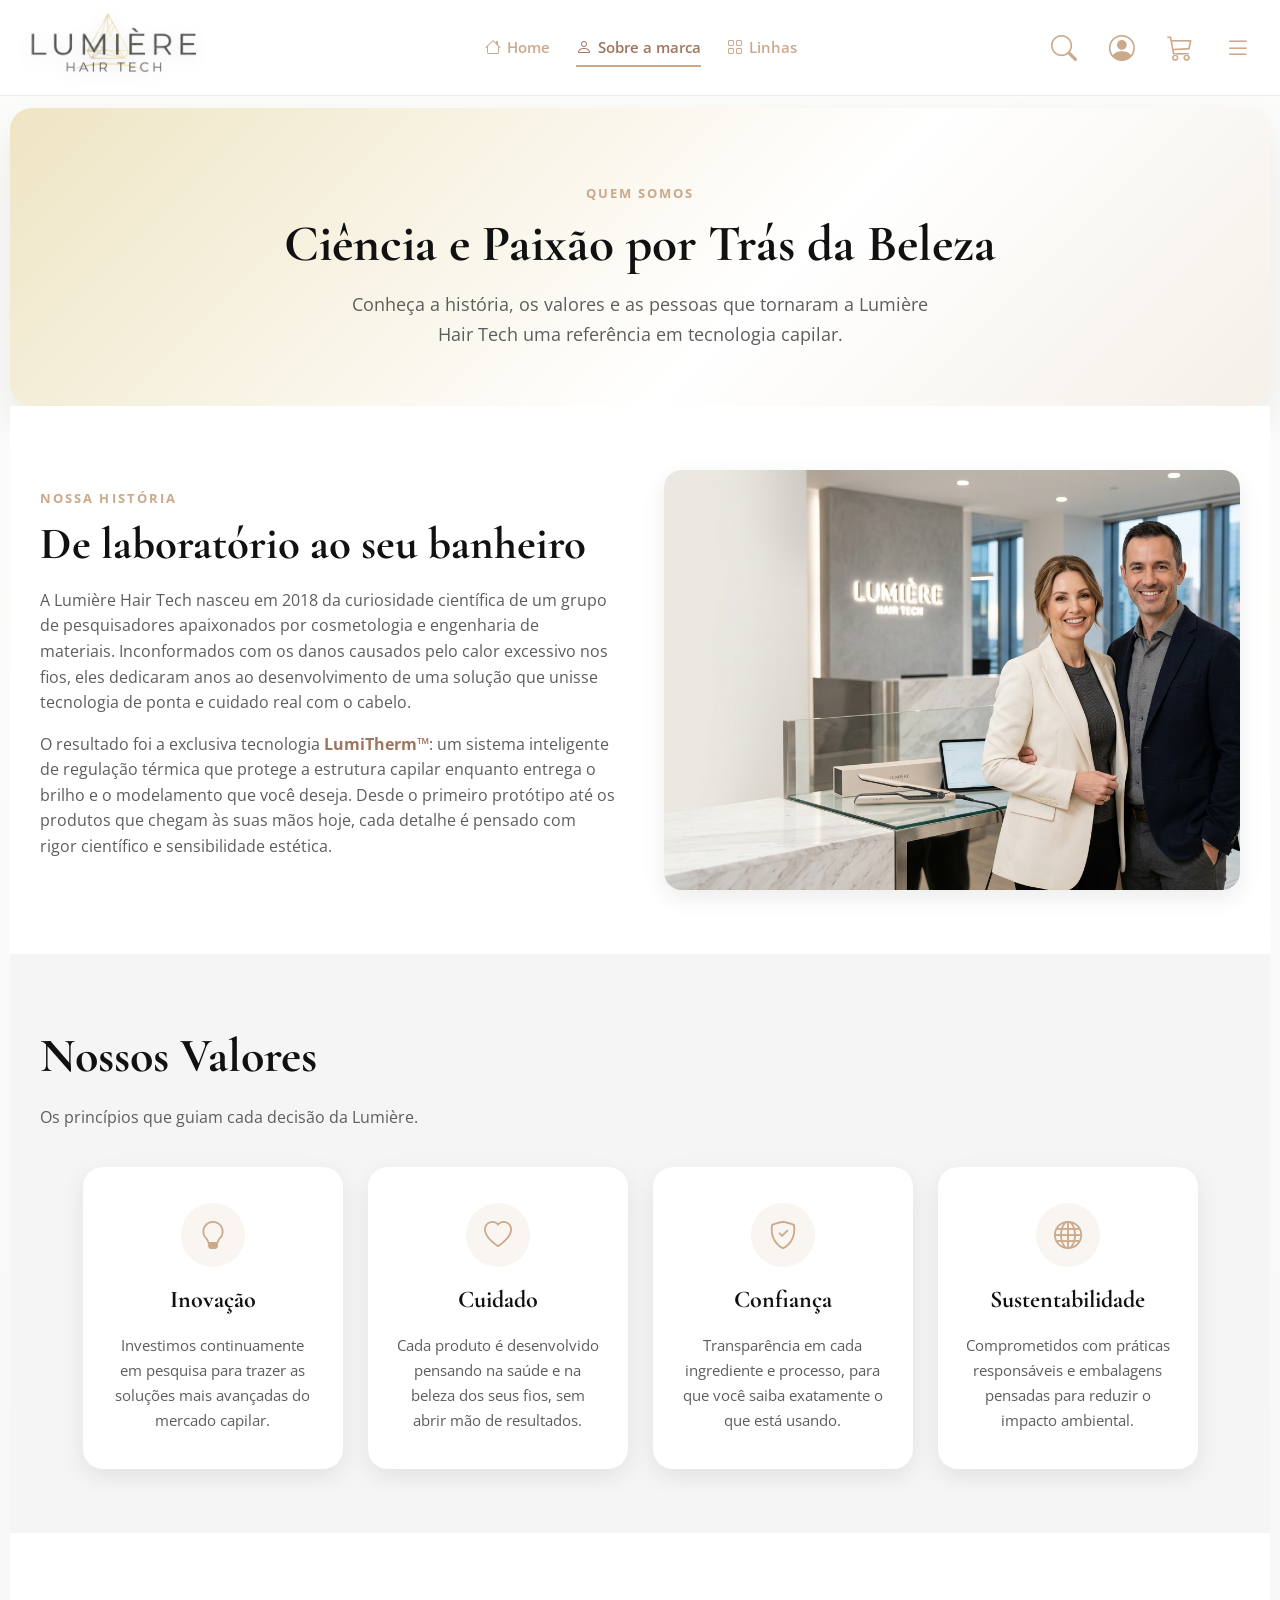
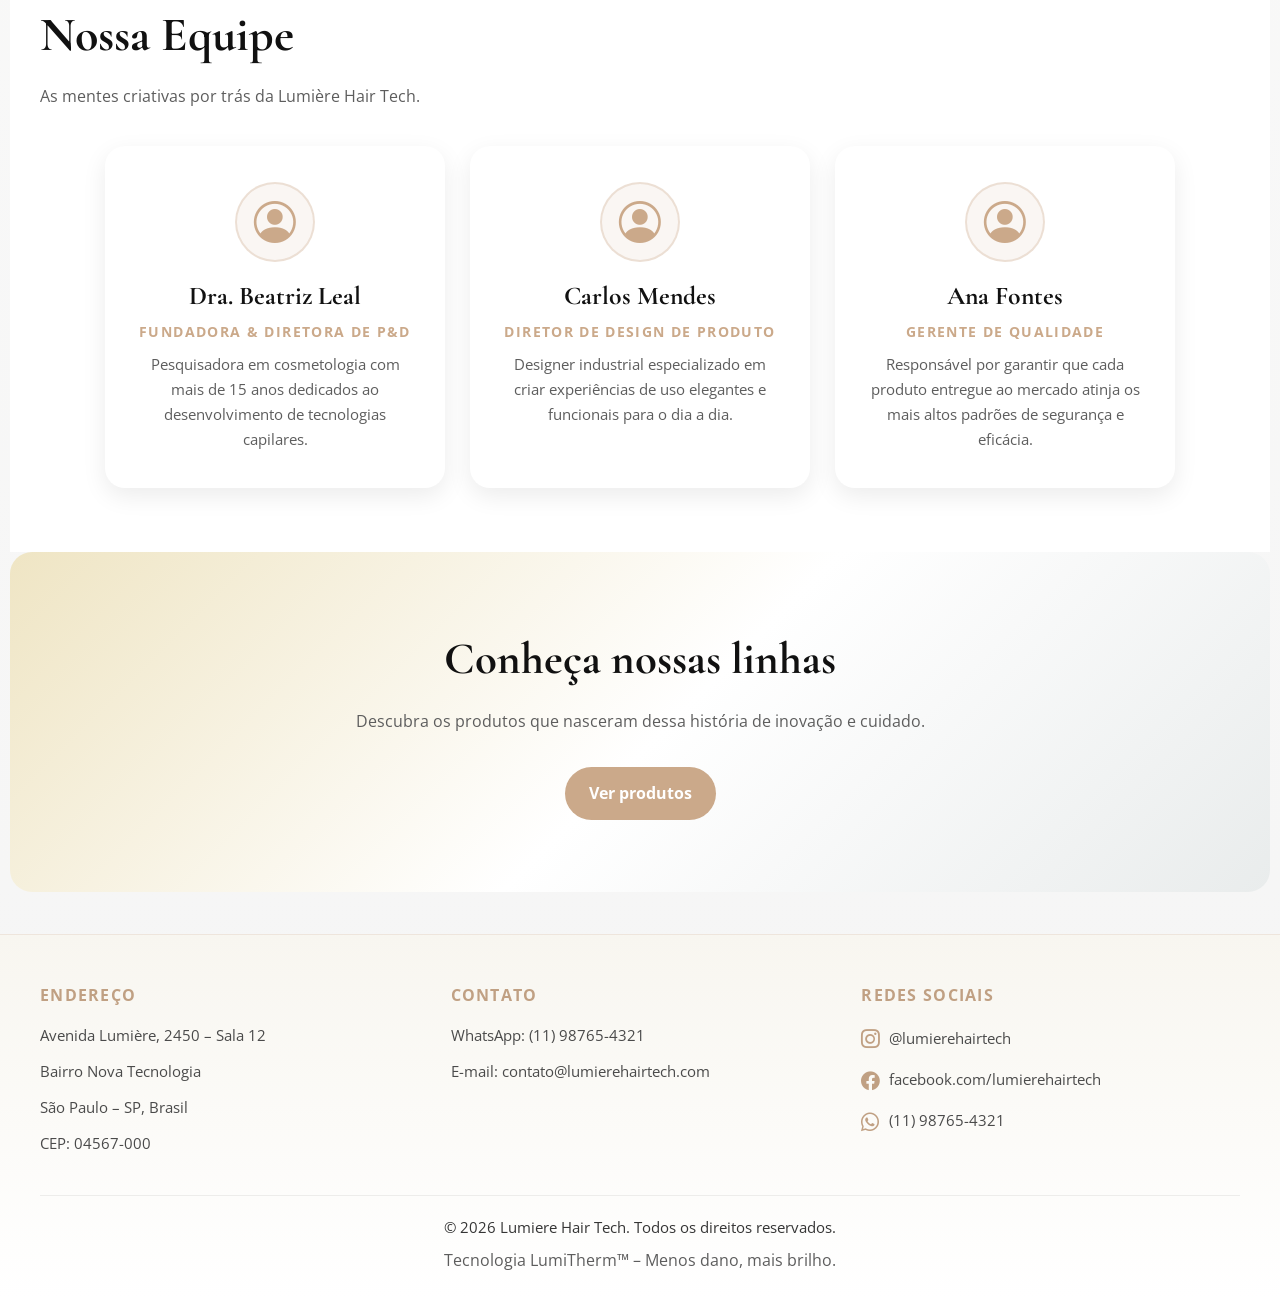
==== quem-somos.html @ ea5fd5d8 "Atualização do projeto" ====
<!DOCTYPE html>
<html lang="pt-br">
<head>
    <meta charset="UTF-8">
    <meta name="viewport" content="width=device-width, initial-scale=1.0">
    <title>Quem Somos – Lumière Hair Tech</title>
    <link rel="icon" href="assets/logo.jpeg" type="image/jpeg">
    <link rel="stylesheet" href="https://cdn.jsdelivr.net/npm/bootstrap-icons@1.13.1/font/bootstrap-icons.min.css">
    <link rel="stylesheet" href="css/layout.css">
    <link rel="stylesheet" href="css/quem-somos.css">
</head>
<body>
    <main class="pg-container">
        <header class="topo-site">
            <nav class="menu" id="menu">
                <div class="logo">
                    <img src="assets/logo-transparente.png" alt="Logo Lumière Hair Tech">
                </div>

                <ul class="menu-links">
                    <li><a href="index.html"><i class="bi bi-house"></i><span> Home</span></a></li>
                    <li><a href="quem-somos.html" class="menu-ativo"><i class="bi bi-person"></i><span> Sobre a marca</span></a></li>
                    <li><a href="index.html#linhas"><i class="bi bi-grid"></i><span> Linhas</span></a></li>
                </ul>

                <div class="menu-acoes" aria-label="Ações rápidas">
                    <a href="#" class="menu-acao" aria-label="Buscar">
                        <i class="bi bi-search"></i>
                    </a>
                    <a href="#" class="menu-acao" aria-label="Minha conta">
                        <i class="bi bi-person-circle"></i>
                    </a>
                    <a href="#" class="menu-acao" aria-label="Carrinho">
                        <i class="bi bi-cart3"></i>
                    </a>
                    <a href="#" class="menu-acao" aria-label="Menu">
                        <i class="bi bi-list"></i>
                    </a>
                </div>
            </nav>
        </header>

        <div class="conteudo">

            <section class="sessao secao-pagina-topo" id="quem-somos-topo">
                <span class="tag-secao">Quem Somos</span>
                <h1>Ciência e Paixão por Trás da Beleza</h1>
                <p class="subtitulo-pagina">
                    Conheça a história, os valores e as pessoas que tornaram a Lumière Hair Tech
                    uma referência em tecnologia capilar.
                </p>
            </section>

            <section class="sessao secao-historia" id="historia">
                <div class="conteudo-historia">
                    <span class="tag-secao">Nossa História</span>
                    <h2>De laboratório ao seu banheiro</h2>
                    <p>
                        A Lumière Hair Tech nasceu em 2018 da curiosidade científica de um grupo de pesquisadores
                        apaixonados por cosmetologia e engenharia de materiais. Inconformados com os danos causados
                        pelo calor excessivo nos fios, eles dedicaram anos ao desenvolvimento de uma solução que
                        unisse tecnologia de ponta e cuidado real com o cabelo.
                    </p>
                    <p>
                        O resultado foi a exclusiva tecnologia <strong>LumiTherm™</strong>: um sistema inteligente
                        de regulação térmica que protege a estrutura capilar enquanto entrega o brilho e o
                        modelamento que você deseja. Desde o primeiro protótipo até os produtos que chegam às suas
                        mãos hoje, cada detalhe é pensado com rigor científico e sensibilidade estética.
                    </p>
                </div>
                <div class="imagem-historia">
                    <img src="assets/sobre-marca.png" alt="Equipe Lumière Hair Tech em ambiente corporativo">
                </div>
            </section>

            <section class="sessao secao-valores destaque" id="valores">
                <div class="cabecalho-secao">
                    <h2>Nossos Valores</h2>
                    <p class="descricao-secao">Os princípios que guiam cada decisão da Lumière.</p>
                </div>

                <div class="cartoes grade-valores">
                    <article class="cartao card-valor">
                        <div class="icone-valor">
                            <i class="bi bi-lightbulb"></i>
                        </div>
                        <h3>Inovação</h3>
                        <p>Investimos continuamente em pesquisa para trazer as soluções mais avançadas do mercado capilar.</p>
                    </article>

                    <article class="cartao card-valor">
                        <div class="icone-valor">
                            <i class="bi bi-heart"></i>
                        </div>
                        <h3>Cuidado</h3>
                        <p>Cada produto é desenvolvido pensando na saúde e na beleza dos seus fios, sem abrir mão de resultados.</p>
                    </article>

                    <article class="cartao card-valor">
                        <div class="icone-valor">
                            <i class="bi bi-shield-check"></i>
                        </div>
                        <h3>Confiança</h3>
                        <p>Transparência em cada ingrediente e processo, para que você saiba exatamente o que está usando.</p>
                    </article>

                    <article class="cartao card-valor">
                        <div class="icone-valor">
                            <i class="bi bi-globe"></i>
                        </div>
                        <h3>Sustentabilidade</h3>
                        <p>Comprometidos com práticas responsáveis e embalagens pensadas para reduzir o impacto ambiental.</p>
                    </article>
                </div>
            </section>

            <section class="sessao secao-equipe" id="equipe">
                <div class="cabecalho-secao">
                    <h2>Nossa Equipe</h2>
                    <p class="descricao-secao">As mentes criativas por trás da Lumière Hair Tech.</p>
                </div>

                <div class="cartoes grade-equipe">
                    <article class="cartao card-membro">
                        <div class="avatar-membro">
                            <i class="bi bi-person-circle"></i>
                        </div>
                        <div class="conteudo-membro">
                            <h3>Dra. Beatriz Leal</h3>
                            <span class="cargo-membro">Fundadora & Diretora de P&D</span>
                            <p>Pesquisadora em cosmetologia com mais de 15 anos dedicados ao desenvolvimento de tecnologias capilares.</p>
                        </div>
                    </article>

                    <article class="cartao card-membro">
                        <div class="avatar-membro">
                            <i class="bi bi-person-circle"></i>
                        </div>
                        <div class="conteudo-membro">
                            <h3>Carlos Mendes</h3>
                            <span class="cargo-membro">Diretor de Design de Produto</span>
                            <p>Designer industrial especializado em criar experiências de uso elegantes e funcionais para o dia a dia.</p>
                        </div>
                    </article>

                    <article class="cartao card-membro">
                        <div class="avatar-membro">
                            <i class="bi bi-person-circle"></i>
                        </div>
                        <div class="conteudo-membro">
                            <h3>Ana Fontes</h3>
                            <span class="cargo-membro">Gerente de Qualidade</span>
                            <p>Responsável por garantir que cada produto entregue ao mercado atinja os mais altos padrões de segurança e eficácia.</p>
                        </div>
                    </article>
                </div>
            </section>

            <section class="sessao secao-cta-pagina" id="cta-linhas">
                <div class="cta-pagina-conteudo">
                    <h2>Conheça nossas linhas</h2>
                    <p>Descubra os produtos que nasceram dessa história de inovação e cuidado.</p>
                    <a href="index.html#linhas" class="cta cta-fill">Ver produtos</a>
                </div>
            </section>

        </div>
    </main>

    <footer class="rodape-lumiere">
        <div class="rodape-conteudo">
            <div class="rodape-bloco">
                <h3>Endereço</h3>
                <p>Avenida Lumière, 2450 – Sala 12</p>
                <p>Bairro Nova Tecnologia</p>
                <p>São Paulo – SP, Brasil</p>
                <p>CEP: 04567-000</p>
            </div>

            <div class="rodape-bloco">
                <h3>Contato</h3>
                <p>WhatsApp: (11) 98765-4321</p>
                <p>E-mail: contato@lumierehairtech.com</p>
            </div>

            <div class="rodape-bloco">
                <h3>Redes sociais</h3>
                <a href="#" class="rede-item"><i class="bi bi-instagram"></i><span>@lumierehairtech</span></a>
                <a href="#" class="rede-item"><i class="bi bi-facebook"></i><span>facebook.com/lumierehairtech</span></a>
                <a href="#" class="rede-item rede-whatsapp"><i class="bi bi-whatsapp"></i><span>(11) 98765-4321</span></a>
            </div>
        </div>

        <div class="rodape-base">
            <p>© 2026 Lumiere Hair Tech. Todos os direitos reservados.</p>
            <span>Tecnologia LumiTherm™ – Menos dano, mais brilho.</span>
        </div>
    </footer>
</body>
</html>
---- css/layout.css ----
@import url("https://fonts.googleapis.com/css2?family=Cormorant+Garamond:wght@500;600;700&family=Open+Sans:wght@400;500;600;700&display=swap");

:root {
    --dourado: #cba98a;
    --dourado-rgb: 203, 169, 138;
    --dourado-escuro: #9f765d;
    --branco: #FFFFFF;
    --branco-rgb: 255, 255, 255;
    --branco-quente: #fcfcfb;
    --cinza-claro: #F5F5F5;
    --cinza-azulado: #e9ecec;
    --champagne: #efe5c4;
    --champagne-claro: #f5f0e8;
    --preto: #111111;
    --preto-rgb: 0, 0, 0;
    --preto-indicador-rgb: 17, 17, 17;
    --preto-suave: #1f1f1f;
    --texto: #5d5d5d;
    --grafite: #232325;
    --taupe: #6a6159;
    --rodape-fundo: #f8f6f0;
    --rodape-texto: #353535;
    --rodape-texto-rgb: 53, 53, 53;
    --rodape-texto-secundario: #4a4a4a;
    --rodape-dourado: #c0a083;
    --rodape-dourado-rgb: 192, 160, 131;
    --rodape-dourado-escuro: #8f6d58;
    --sombra: 0 18px 40px rgba(var(--preto-rgb), 0.08);
    --sombra-card: 0 8px 24px rgba(var(--preto-rgb), 0.08);
    --sombra-card-hover: 0 2px 45px rgba(var(--preto-rgb), 0.12);
    --sombra-cta: 0 10px 24px rgba(var(--dourado-rgb), 0.18);
}

* {
    margin: 0;
    padding: 0;
    box-sizing: border-box;
}

html {
    scroll-behavior: smooth;
}

body {
    font-family: "Open Sans", sans-serif;
    line-height: 1.6;
    background: linear-gradient(180deg, var(--branco-quente) 0%, var(--cinza-claro) 100%);
    color: var(--preto);
    overflow-x: hidden;
}

img {
    display: block;
    max-width: 100%;
}

button,
a,
input {
    font: inherit;
}

button {
    border: 0;
    background: transparent;
}

a {
    text-decoration: none;
    color: inherit;
}

.topo-site {
    position: sticky;
    top: 0;
    z-index: 1000;
    background: rgba(var(--branco-rgb), 0.94);
    backdrop-filter: blur(10px);
    border-bottom: 1px solid rgba(var(--preto-rgb), 0.08);
}

.menu {
    max-width: 1366px;
    min-height: 74px;
    margin: 0 auto;
    padding: 8px 20px;
    display: flex;
    align-items: center;
    justify-content: space-between;
    gap: 20px;
}

.logo {
    display: flex;
    align-items: center;
    min-width: 220px;
}

.logo img {
    width: 190px;
    height: auto;
    filter: drop-shadow(0 4px 8px rgba(var(--preto-rgb), 0.08));
}

.menu ul {
    list-style: none;
    display: flex;
    align-items: center;
    justify-content: center;
    flex: 1;
    gap: 26px;
}

.menu-links {
    margin-left: auto;
    margin-right: auto;
}

.menu li a {
    color: var(--dourado);
    font-weight: 600;
    display: inline-flex;
    align-items: center;
    gap: 6px;
    padding: 8px 0 10px;
    font-size: 15px;
    position: relative;
    transition: color 0.25s ease, transform 0.25s ease;
}

.menu li a::after {
    content: "";
    position: absolute;
    left: 0;
    right: 0;
    bottom: 2px;
    height: 2px;
    background: var(--dourado);
    transform: scaleX(0);
    transform-origin: center;
    transition: transform 0.28s ease, background-color 0.28s ease;
}

.menu li a i {
    font-size: 16px;
    display: inline-flex;
    align-items: center;
    justify-content: center;
}

.menu li a:hover {
    color: var(--dourado-escuro);
    transform: translateY(-1px);
}

.menu li a:hover::after,
.menu li a.menu-ativo::after {
    transform: scaleX(1);
}

.menu li a.menu-ativo {
    color: var(--dourado-escuro);
}

.menu-acoes {
    display: flex;
    align-items: center;
    justify-content: flex-end;
    min-width: 88px;
    gap: 14px;
}

.menu-acao {
    color: var(--dourado);
    display: inline-flex;
    align-items: center;
    justify-content: center;
    width: 44px;
    height: 44px;
    border-radius: 50%;
    transition: color 0.25s ease, background-color 0.25s ease, transform 0.25s ease;
}

.menu-acao i {
    font-size: 26px;
    line-height: 1;
}

.menu-acao:hover {
    color: var(--dourado-escuro);
    background: rgba(var(--dourado-rgb), 0.1);
    transform: translateY(-1px);
}

.conteudo {
    max-width: 1366px;
    margin: 0 auto;
    padding: 12px 10px 42px;
}

.hero {
    position: relative;
    min-height: 620px;
    overflow: hidden;
    border-radius: 22px;
    box-shadow: var(--sombra);
    scroll-margin-top: 90px;
    background: linear-gradient(135deg, var(--champagne) 0%, var(--branco) 52%, var(--cinza-azulado) 100%);
}

.hero input[type="radio"] {
    display: none;
}

.hero-slides {
    display: flex;
    width: 300%;
    transition: transform 0.45s ease;
}

.hero-slide {
    width: 33.3333%;
    overflow: hidden;
}

.hero-slide img {
    width: 100%;
    height: 620px;
    object-fit: cover;
}

.slide-lumitherm {
    background: linear-gradient(90deg, var(--grafite) 0%, var(--taupe) 100%);
}

.slide-lumitherm img {
    object-fit: contain;
    object-position: center center;
}

#banner-1:checked ~ .hero-slides {
    transform: translateX(0);
}

#banner-2:checked ~ .hero-slides {
    transform: translateX(-33.3333%);
}

#banner-3:checked ~ .hero-slides {
    transform: translateX(-66.6666%);
}

.setas-banner {
    display: none;
}

#banner-1:checked ~ .setas-1,
#banner-2:checked ~ .setas-2,
#banner-3:checked ~ .setas-3 {
    display: block;
}

.controle {
    position: absolute;
    top: 50%;
    transform: translateY(-50%);
    width: 46px;
    height: 46px;
    border-radius: 50%;
    background: rgba(var(--dourado-rgb), 0.78);
    color: var(--branco);
    display: inline-flex;
    align-items: center;
    justify-content: center;
    font-size: 22px;
    cursor: pointer;
    z-index: 3;
    transition: background-color 0.25s ease, transform 0.25s ease;
}

.controle:hover {
    background: var(--dourado-escuro);
    transform: translateY(-50%) scale(1.04);
}

.controle-esquerda {
    left: 12px;
}

.controle-direita {
    right: 12px;
}

.indicadores-banner {
    position: absolute;
    left: 50%;
    bottom: 10px;
    transform: translateX(-50%);
    display: flex;
    z-index: 4;
}

.indicadores-banner label {
    width: 120px;
    height: 10px;
    background: rgba(var(--preto-indicador-rgb), 0.28);
    cursor: pointer;
    transition: background-color 0.25s ease;
}

#banner-1:checked ~ .indicadores-banner label:nth-child(1),
#banner-2:checked ~ .indicadores-banner label:nth-child(2),
#banner-3:checked ~ .indicadores-banner label:nth-child(3) {
    background: rgba(var(--dourado-rgb), 0.88);
}

.sessao {
    padding: 64px 30px;
    background-color: var(--branco);
}

.sessao h2 {
    font-family: "Cormorant Garamond", serif;
    font-size: 48px;
    margin-bottom: 24px;
}

.secao-marca {
    display: grid;
    grid-template-columns: 1fr 1fr;
    align-items: center;
    gap: 30px;
    text-align: left;
    scroll-margin-top: 90px;
}

.tag-secao {
    color: var(--dourado);
    font-size: 13px;
    font-weight: 700;
    letter-spacing: 0.16em;
    text-transform: uppercase;
    display: inline-block;
    margin-bottom: 12px;
}

.conteudo-marca h1 {
    font-family: "Cormorant Garamond", serif;
    font-size: clamp(2.4rem, 4vw, 3.375rem);
    line-height: 1.05;
    margin-bottom: 18px;
}

.conteudo-marca p,
.conteudo-produto p,
.rodape-base span {
    color: var(--texto);
}

.imagem-marca {
    border-radius: 18px;
    overflow: hidden;
    box-shadow: var(--sombra-card);
}

.imagem-marca img {
    width: 100%;
    height: 420px;
    object-fit: cover;
}

.cta {
    display: inline-flex;
    align-items: center;
    justify-content: center;
    margin-top: 22px;
    padding: 14px 24px;
    border-radius: 999px;
    font-weight: 700;
    transition: all 0.3s ease;
}

.cta:hover {
    transform: translateY(-2px);
    box-shadow: var(--sombra-cta);
}

.cta:active {
    opacity: 0.82;
    transform: scale(0.98);
}

.cta-outline {
    border: 1px solid var(--dourado);
    color: var(--dourado);
    background: transparent;
}

.cta-outline:hover {
    background: rgba(var(--dourado-rgb), 0.08);
}

.destaque {
    background-color: var(--cinza-claro);
}

.cartoes {
    display: flex;
    flex-wrap: wrap;
    justify-content: space-around;
    gap: 25px;
}

.cartao {
    background-color: var(--branco);
    padding: 0;
    border-radius: 20px;
    box-shadow: var(--sombra-card);
    transition: transform 0.3s, box-shadow 0.3s ease;
}

.cartao:hover {
    transform: translateY(-8px);
    box-shadow: var(--sombra-card-hover);
}

.secao-linhas {
    scroll-margin-top: 90px;
}

.grade-produtos {
    justify-content: center;
}

.card-produto {
    width: 100%;
    max-width: 520px;
    overflow: hidden;
}

.card-produto img {
    width: 100%;
    height: 260px;
    object-fit: cover;
}

.conteudo-produto {
    padding: 24px;
    text-align: left;
}

.conteudo-produto h3 {
    font-family: "Cormorant Garamond", serif;
    font-size: 38px;
    margin-bottom: 12px;
}

.cta-fill {
    background: var(--dourado);
    color: var(--branco);
}

.cta-fill:hover {
    background: var(--dourado-escuro);
}

.rodape-lumiere {
    background: linear-gradient(180deg, var(--rodape-fundo) 0%, var(--branco) 100%);
    border-top: 1px solid rgba(var(--rodape-dourado-rgb), 0.28);
    padding: 48px 24px 24px;
    color: var(--rodape-texto);
}

.rodape-conteudo {
    max-width: 1200px;
    margin: 0 auto;
    display: grid;
    grid-template-columns: repeat(3, 1fr);
    gap: 32px;
    padding-bottom: 28px;
}

.rodape-bloco {
    display: flex;
    flex-direction: column;
    align-items: flex-start;
}

.rodape-bloco h3 {
    margin-bottom: 14px;
    font-size: 1rem;
    font-weight: 700;
    color: var(--rodape-dourado);
    letter-spacing: 0.08em;
    text-transform: uppercase;
}

.rodape-bloco p,
.rede-item {
    margin-bottom: 10px;
    font-size: 0.96rem;
    line-height: 1.7;
    color: var(--rodape-texto-secundario);
}

.rede-item {
    display: flex;
    align-items: center;
    gap: 10px;
    width: 100%;
}

.rede-item i {
    font-size: 1.15rem;
    color: var(--rodape-dourado);
}

.rede-item:hover {
    color: var(--preto-suave);
    transform: translateX(3px);
}

.rede-item:hover i {
    color: var(--rodape-dourado-escuro);
    transform: scale(1.08);
}

.rodape-base {
    max-width: 1200px;
    margin: 0 auto;
    padding-top: 20px;
    border-top: 1px solid rgba(var(--rodape-texto-rgb), 0.08);
    text-align: center;
}

.rodape-base p {
    margin-bottom: 8px;
    font-size: 0.92rem;
    color: var(--rodape-texto);
}

@media (max-width: 1024px) {
    .menu {
        flex-wrap: wrap;
        justify-content: center;
        min-height: auto;
        height: auto;
        padding: 14px 16px;
    }

    .logo {
        justify-content: center;
        width: 100%;
        min-width: auto;
    }

    .logo img {
        width: 172px;
    }

    .menu ul {
        flex-wrap: wrap;
        justify-content: center;
        flex: 1 1 100%;
        gap: 18px;
    }

    .menu-acoes {
        width: 100%;
        justify-content: center;
    }

    .conteudo {
        padding: 12px 14px 36px;
    }

    .hero {
        min-height: 420px;
    }

    .hero-slide img {
        height: 420px;
    }

    .sessao {
        padding: 56px 24px;
    }

    .sessao h2 {
        font-size: 40px;
    }

    .secao-marca {
        grid-template-columns: 1fr;
        gap: 24px;
    }

    .imagem-marca {
        order: -1;
    }

    .imagem-marca img {
        height: 360px;
    }

    .card-produto {
        max-width: min(100%, 460px);
    }

    .conteudo-produto h3 {
        font-size: 32px;
    }

    .rodape-conteudo {
        grid-template-columns: repeat(2, minmax(0, 1fr));
    }
}

@media (max-width: 768px) {
    body {
        padding-top: 138px;
    }

    .topo-site {
        position: fixed;
        top: 0;
        left: 0;
        width: 100%;
        background: rgba(var(--branco-rgb), 0.96);
        backdrop-filter: blur(10px);
        border-bottom: 1px solid rgba(var(--preto-rgb), 0.06);
    }

    .menu {
        width: 100%;
        max-width: none;
        min-height: auto;
        display: flex;
        flex-direction: column;
        align-items: center;
        justify-content: center;
        border-radius: 0;
        box-shadow: none;
        padding: 8px 12px 10px;
        gap: 6px;
    }

    .logo {
        display: flex;
        justify-content: center;
        width: 100%;
    }

    .logo img {
        width: 150px;
    }

    .menu ul {
        width: 100%;
        justify-content: center;
        flex-wrap: wrap;
        gap: 8px 12px;
        padding-bottom: 0;
    }

    .menu li {
        flex: 0 0 auto;
    }

    .menu-acoes {
        width: 100%;
        justify-content: center;
        gap: 8px;
        flex-wrap: nowrap;
    }

    .menu li a {
        font-size: 14px;
        justify-content: center;
        white-space: nowrap;
        padding: 2px 4px;
    }

    .menu li a i {
        font-size: 14px;
    }

    .menu-acao {
        width: 34px;
        height: 34px;
    }

    .menu-acao i {
        font-size: 18px;
    }

    .conteudo {
        padding-left: 10px;
        padding-right: 10px;
    }

    .hero {
        min-height: 280px;
        border-radius: 18px;
    }

    .hero-slide img {
        height: 280px;
    }

    .indicadores-banner label {
        width: 60px;
        height: 10px;
    }

    .controle {
        width: 40px;
        height: 40px;
        font-size: 18px;
    }

    .sessao {
        padding: 44px 18px;
    }

    .sessao h2 {
        font-size: 34px;
    }

    .conteudo-marca,
    .cabecalho-secao {
        text-align: center;
    }

    .cta {
        width: 100%;
    }

    .imagem-marca img {
        height: 280px;
    }

    .cartoes {
        gap: 18px;
    }

    .conteudo-produto {
        padding: 22px 18px;
    }

    .conteudo-produto h3 {
        font-size: 28px;
    }

    .rodape-lumiere {
        padding: 40px 18px 24px;
    }

    .rodape-conteudo {
        grid-template-columns: 1fr;
        gap: 24px;
    }

    .rodape-bloco {
        align-items: center;
        text-align: center;
    }

    .rede-item {
        justify-content: center;
    }

    .hero,
    .secao-marca,
    .secao-linhas {
        scroll-margin-top: 160px;
    }
}

@media (max-width: 560px) {
    body {
        padding-top: 126px;
    }

    .menu {
        padding: 8px 10px;
    }

    .logo img {
        width: 132px;
    }

    .menu ul {
        justify-content: center;
        gap: 10px;
    }

    .menu-links {
        margin: 0;
    }

    .menu li a {
        justify-content: center;
        font-size: 13px;
    }

    .menu-acoes {
        gap: 4px;
    }

    .menu-acao {
        width: 30px;
        height: 30px;
    }

    .menu-acao i {
        font-size: 16px;
    }

    .hero {
        min-height: 220px;
    }

    .hero-slide img {
        height: 220px;
    }

    .indicadores-banner {
        bottom: 8px;
    }

    .indicadores-banner label {
        width: 32px;
        height: 8px;
    }

    .controle-esquerda {
        left: 8px;
    }

    .controle-direita {
        right: 8px;
    }

    .sessao h2,
    .conteudo-marca h1 {
        font-size: 30px;
    }

    .tag-secao {
        font-size: 12px;
        letter-spacing: 0.12em;
    }

    .hero,
    .secao-marca,
    .secao-linhas {
        scroll-margin-top: 132px;
    }
}
---- css/quem-somos.css ----
.secao-pagina-topo {
    text-align: center;
    padding: 72px 30px 56px;
    background: linear-gradient(135deg, var(--champagne) 0%, var(--branco) 60%, var(--champagne-claro) 100%);
    border-radius: 22px;
    box-shadow: var(--sombra);
    scroll-margin-top: 90px;
}

.secao-pagina-topo h1 {
    font-family: "Cormorant Garamond", serif;
    font-size: clamp(2.2rem, 4vw, 3.2rem);
    line-height: 1.1;
    margin-bottom: 18px;
}

.subtitulo-pagina {
    font-size: 1.1rem;
    color: var(--texto);
    max-width: 580px;
    margin: 0 auto;
    line-height: 1.7;
}

.secao-historia {
    display: grid;
    grid-template-columns: 1fr 1fr;
    align-items: center;
    gap: 48px;
    scroll-margin-top: 90px;
}

.conteudo-historia h2 {
    font-family: "Cormorant Garamond", serif;
    font-size: clamp(2rem, 3.5vw, 2.8rem);
    line-height: 1.1;
    margin-bottom: 18px;
}

.conteudo-historia p {
    color: var(--texto);
    margin-bottom: 16px;
}

.conteudo-historia p strong {
    color: var(--dourado-escuro);
}

.imagem-historia {
    border-radius: 18px;
    overflow: hidden;
    box-shadow: var(--sombra-card);
}

.imagem-historia img {
    width: 100%;
    height: 420px;
    object-fit: cover;
}

.descricao-secao {
    color: var(--texto);
    font-size: 1rem;
    margin-top: -14px;
    margin-bottom: 36px;
}

.grade-valores {
    justify-content: center;
}

.card-valor {
    width: 100%;
    max-width: 260px;
    padding: 36px 28px;
    text-align: center;
    display: flex;
    flex-direction: column;
    align-items: center;
    gap: 14px;
}

.icone-valor {
    width: 64px;
    height: 64px;
    border-radius: 50%;
    background: rgba(var(--dourado-rgb), 0.12);
    display: flex;
    align-items: center;
    justify-content: center;
}

.icone-valor i {
    font-size: 28px;
    color: var(--dourado);
}

.card-valor h3 {
    font-family: "Cormorant Garamond", serif;
    font-size: 1.5rem;
}

.card-valor p {
    color: var(--texto);
    font-size: 0.95rem;
    line-height: 1.65;
}

.secao-equipe {
    scroll-margin-top: 90px;
}

.grade-equipe {
    justify-content: center;
}

.card-membro {
    width: 100%;
    max-width: 340px;
    display: flex;
    flex-direction: column;
    align-items: center;
    padding: 36px 28px;
    text-align: center;
    gap: 14px;
}

.avatar-membro {
    width: 80px;
    height: 80px;
    border-radius: 50%;
    background: rgba(var(--dourado-rgb), 0.1);
    border: 2px solid rgba(var(--dourado-rgb), 0.3);
    display: flex;
    align-items: center;
    justify-content: center;
}

.avatar-membro i {
    font-size: 42px;
    color: var(--dourado);
}

.conteudo-membro h3 {
    font-family: "Cormorant Garamond", serif;
    font-size: 1.6rem;
    margin-bottom: 4px;
}

.cargo-membro {
    color: var(--dourado);
    font-size: 0.85rem;
    font-weight: 700;
    letter-spacing: 0.1em;
    text-transform: uppercase;
    display: block;
    margin-bottom: 10px;
}

.conteudo-membro p {
    color: var(--texto);
    font-size: 0.94rem;
    line-height: 1.65;
}

.secao-cta-pagina {
    background: linear-gradient(135deg, var(--champagne) 0%, var(--branco) 52%, var(--cinza-azulado) 100%);
    border-radius: 22px;
    text-align: center;
    padding: 72px 30px;
}

.cta-pagina-conteudo h2 {
    font-family: "Cormorant Garamond", serif;
    font-size: clamp(2rem, 3.5vw, 2.8rem);
    margin-bottom: 14px;
}

.cta-pagina-conteudo p {
    color: var(--texto);
    font-size: 1rem;
    margin-bottom: 4px;
}

.cta-pagina-conteudo .cta {
    margin-top: 28px;
}

@media (max-width: 1024px) {
    .secao-historia {
        grid-template-columns: 1fr;
        gap: 28px;
    }

    .imagem-historia {
        order: -1;
    }

    .imagem-historia img {
        height: 360px;
    }

    .card-valor {
        max-width: min(100%, 220px);
    }

    .card-membro {
        max-width: min(100%, 280px);
    }
}

@media (max-width: 768px) {
    .secao-pagina-topo {
        padding: 52px 20px 42px;
        scroll-margin-top: 160px;
    }

    .secao-historia,
    .secao-valores,
    .secao-equipe,
    .secao-cta-pagina {
        scroll-margin-top: 160px;
    }

    .grade-valores,
    .grade-equipe {
        flex-direction: column;
        align-items: center;
    }

    .card-valor,
    .card-membro {
        max-width: 100%;
    }

    .imagem-historia img {
        height: 280px;
    }

    .secao-cta-pagina {
        padding: 52px 20px;
        border-radius: 18px;
    }
}
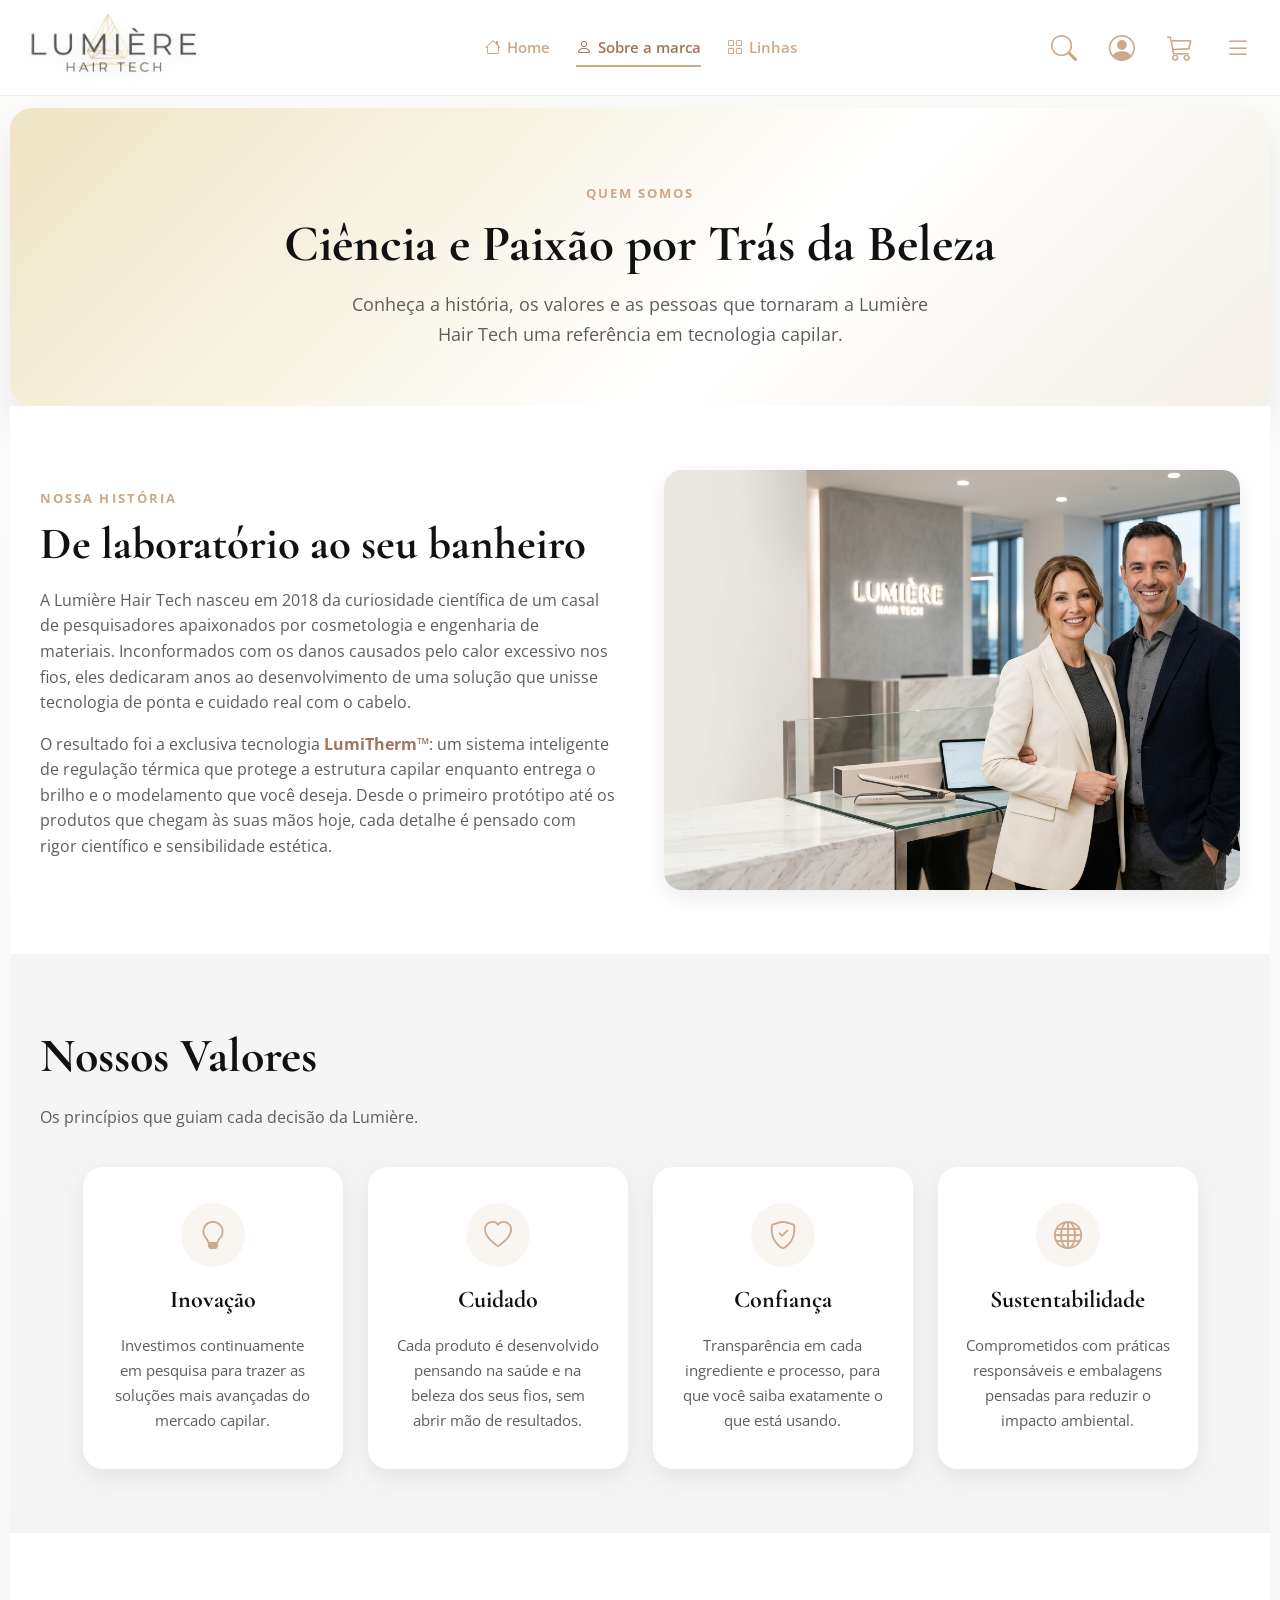
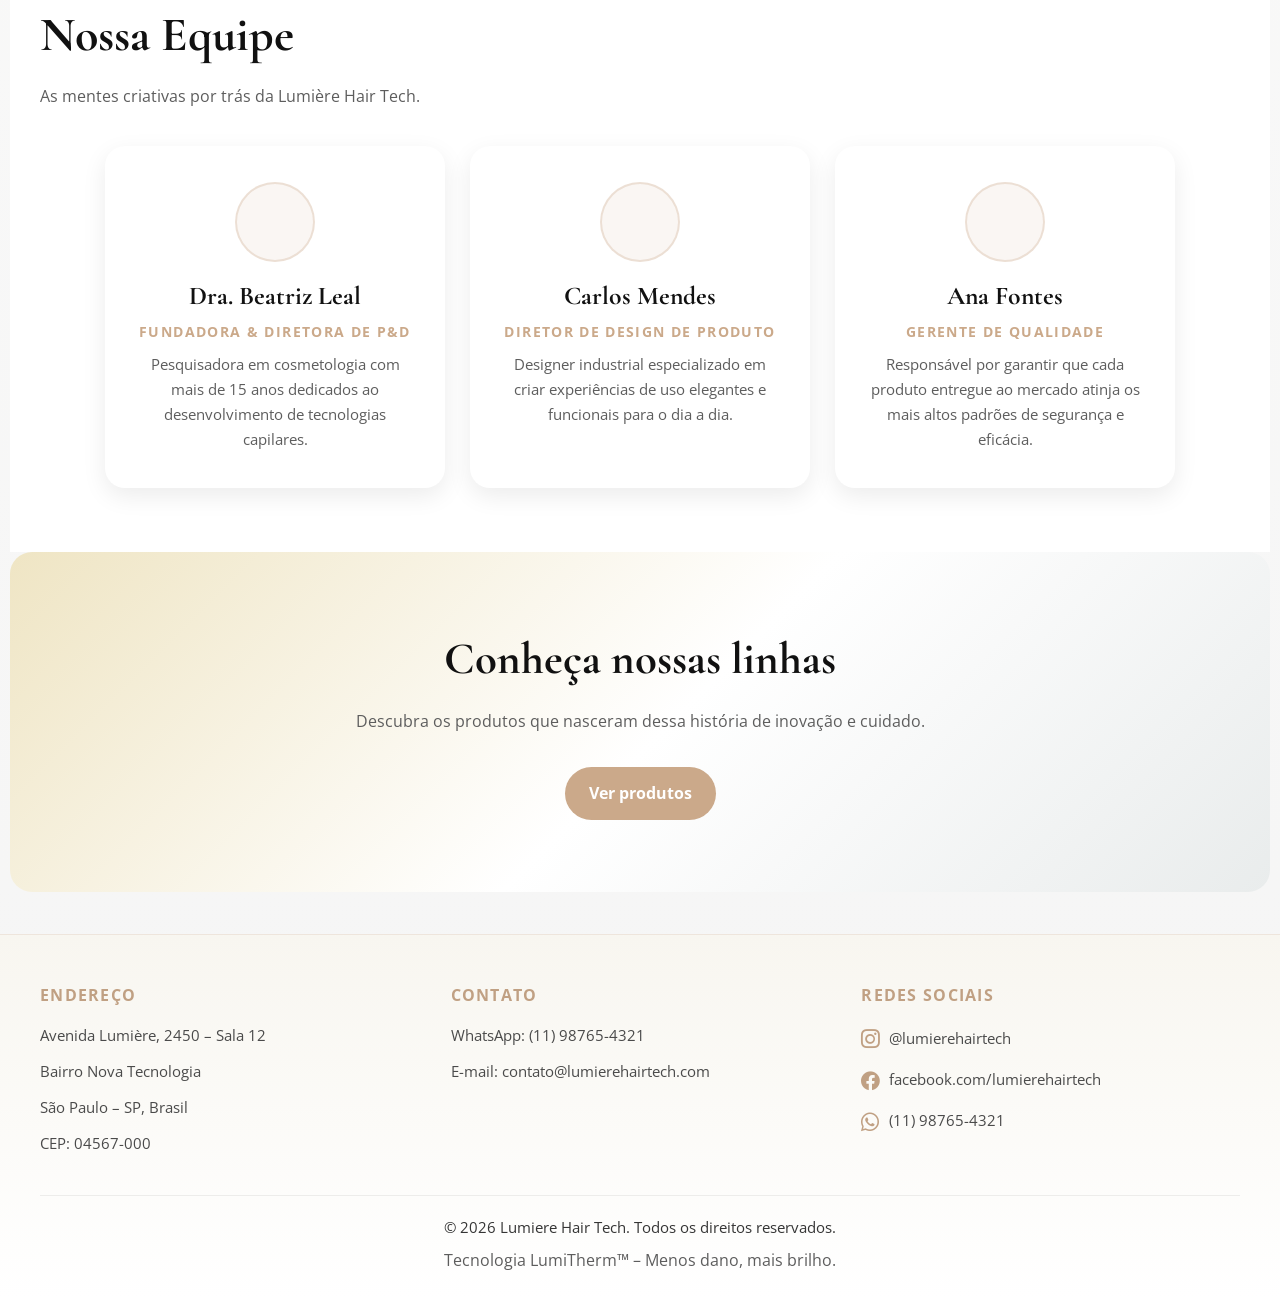
==== commit 87c1b647: "add comentários" ====
--- a/quem-somos.html
+++ b/quem-somos.html
@@ -1,16 +1,19 @@
 <!DOCTYPE html>
+<!-- Pagina institucional com historia, valores, equipe e chamada para produtos. -->
 <html lang="pt-br">
 <head>
+    <!-- Metadados, icone e estilos compartilhados/especificos da pagina. -->
     <meta charset="UTF-8">
     <meta name="viewport" content="width=device-width, initial-scale=1.0">
     <title>Quem Somos – Lumière Hair Tech</title>
-    <link rel="icon" href="assets/logo.jpeg" type="image/jpeg">
+    <link rel="icon" href="assets/logo-transparente.png" type="image/png">
     <link rel="stylesheet" href="https://cdn.jsdelivr.net/npm/bootstrap-icons@1.13.1/font/bootstrap-icons.min.css">
     <link rel="stylesheet" href="css/layout.css">
     <link rel="stylesheet" href="css/quem-somos.css">
 </head>
 <body>
     <main class="pg-container">
+        <!-- Mesmo cabecalho da home para manter navegacao consistente. -->
         <header class="topo-site">
             <nav class="menu" id="menu">
                 <div class="logo">
@@ -42,6 +45,7 @@
 
         <div class="conteudo">
 
+            <!-- Introducao da pagina Quem Somos. -->
             <section class="sessao secao-pagina-topo" id="quem-somos-topo">
                 <span class="tag-secao">Quem Somos</span>
                 <h1>Ciência e Paixão por Trás da Beleza</h1>
@@ -51,12 +55,13 @@
                 </p>
             </section>
 
+            <!-- Bloco narrativo com origem da marca e imagem institucional. -->
             <section class="sessao secao-historia" id="historia">
                 <div class="conteudo-historia">
                     <span class="tag-secao">Nossa História</span>
                     <h2>De laboratório ao seu banheiro</h2>
                     <p>
-                        A Lumière Hair Tech nasceu em 2018 da curiosidade científica de um grupo de pesquisadores
+                        A Lumière Hair Tech nasceu em 2018 da curiosidade científica de um casal de pesquisadores
                         apaixonados por cosmetologia e engenharia de materiais. Inconformados com os danos causados
                         pelo calor excessivo nos fios, eles dedicaram anos ao desenvolvimento de uma solução que
                         unisse tecnologia de ponta e cuidado real com o cabelo.
@@ -73,6 +78,7 @@
                 </div>
             </section>
 
+            <!-- Cards com principios que orientam a marca. -->
             <section class="sessao secao-valores destaque" id="valores">
                 <div class="cabecalho-secao">
                     <h2>Nossos Valores</h2>
@@ -114,6 +120,7 @@
                 </div>
             </section>
 
+            <!-- Apresentacao dos membros principais da equipe. -->
             <section class="sessao secao-equipe" id="equipe">
                 <div class="cabecalho-secao">
                     <h2>Nossa Equipe</h2>
@@ -123,7 +130,7 @@
                 <div class="cartoes grade-equipe">
                     <article class="cartao card-membro">
                         <div class="avatar-membro">
-                            <i class="bi bi-person-circle"></i>
+                          
                         </div>
                         <div class="conteudo-membro">
                             <h3>Dra. Beatriz Leal</h3>
@@ -134,7 +141,7 @@
 
                     <article class="cartao card-membro">
                         <div class="avatar-membro">
-                            <i class="bi bi-person-circle"></i>
+                        
                         </div>
                         <div class="conteudo-membro">
                             <h3>Carlos Mendes</h3>
@@ -145,7 +152,7 @@
 
                     <article class="cartao card-membro">
                         <div class="avatar-membro">
-                            <i class="bi bi-person-circle"></i>
+                        
                         </div>
                         <div class="conteudo-membro">
                             <h3>Ana Fontes</h3>
@@ -156,6 +163,7 @@
                 </div>
             </section>
 
+            <!-- Chamada final para conduzir o visitante ate as linhas de produtos. -->
             <section class="sessao secao-cta-pagina" id="cta-linhas">
                 <div class="cta-pagina-conteudo">
                     <h2>Conheça nossas linhas</h2>
@@ -167,6 +175,7 @@
         </div>
     </main>
 
+    <!-- Rodape replicado da pagina inicial com informacoes de contato. -->
     <footer class="rodape-lumiere">
         <div class="rodape-conteudo">
             <div class="rodape-bloco">
--- a/css/layout.css
+++ b/css/layout.css
@@ -1,5 +1,6 @@
 @import url("https://fonts.googleapis.com/css2?family=Cormorant+Garamond:wght@500;600;700&family=Open+Sans:wght@400;500;600;700&display=swap");
 
+/* Variaveis globais de cores, sombras e tons usados em todo o site. */
 :root {
     --dourado: #cba98a;
     --dourado-rgb: 203, 169, 138;
@@ -31,12 +32,14 @@
     --sombra-cta: 0 10px 24px rgba(var(--dourado-rgb), 0.18);
 }
 
+/* Reset basico para reduzir inconsistencias entre navegadores. */
 * {
     margin: 0;
     padding: 0;
     box-sizing: border-box;
 }
 
+/* Base visual compartilhada por todas as paginas. */
 html {
     scroll-behavior: smooth;
 }
@@ -70,6 +73,7 @@
     color: inherit;
 }
 
+/* Cabecalho fixo/sticky com logo, navegacao central e acoes rapidas. */
 .topo-site {
     position: sticky;
     top: 0;
@@ -192,12 +196,14 @@
     transform: translateY(-1px);
 }
 
+/* Container principal limita a largura do conteudo em telas grandes. */
 .conteudo {
     max-width: 1366px;
     margin: 0 auto;
     padding: 12px 10px 42px;
 }
 
+/* Hero da home: carrossel CSS baseado nos radios escondidos. */
 .hero {
     position: relative;
     min-height: 620px;
@@ -250,6 +256,7 @@
     transform: translateX(-66.6666%);
 }
 
+/* Setas e indicadores do carrossel. */
 .setas-banner {
     display: none;
 }
@@ -314,6 +321,7 @@
     background: rgba(var(--dourado-rgb), 0.88);
 }
 
+/* Estrutura padrao de secoes e titulos. */
 .sessao {
     padding: 64px 30px;
     background-color: var(--branco);
@@ -344,6 +352,7 @@
     margin-bottom: 12px;
 }
 
+/* Secao institucional da home. */
 .conteudo-marca h1 {
     font-family: "Cormorant Garamond", serif;
     font-size: clamp(2.4rem, 4vw, 3.375rem);
@@ -369,6 +378,7 @@
     object-fit: cover;
 }
 
+/* Botoes de chamada para acao reutilizados no site. */
 .cta {
     display: inline-flex;
     align-items: center;
@@ -400,6 +410,7 @@
     background: rgba(var(--dourado-rgb), 0.08);
 }
 
+/* Cards e grades compartilhados por produtos e blocos de conteudo. */
 .destaque {
     background-color: var(--cinza-claro);
 }
@@ -428,6 +439,7 @@
     scroll-margin-top: 90px;
 }
 
+/* Cards das linhas de produto na pagina inicial. */
 .grade-produtos {
     justify-content: center;
 }
@@ -464,6 +476,7 @@
     background: var(--dourado-escuro);
 }
 
+/* Rodape com informacoes institucionais, contato e redes sociais. */
 .rodape-lumiere {
     background: linear-gradient(180deg, var(--rodape-fundo) 0%, var(--branco) 100%);
     border-top: 1px solid rgba(var(--rodape-dourado-rgb), 0.28);
@@ -539,6 +552,7 @@
     color: var(--rodape-texto);
 }
 
+/* Ajustes para tablets e telas intermediarias. */
 @media (max-width: 1024px) {
     .menu {
         flex-wrap: wrap;
@@ -616,6 +630,7 @@
     }
 }
 
+/* Layout mobile com cabecalho fixo em coluna e secoes compactas. */
 @media (max-width: 768px) {
     body {
         padding-top: 138px;
@@ -777,6 +792,7 @@
     }
 }
 
+/* Refinos para celulares estreitos. */
 @media (max-width: 560px) {
     body {
         padding-top: 126px;
--- a/css/quem-somos.css
+++ b/css/quem-somos.css
@@ -1,4 +1,7 @@
 
+/* Estilos especificos da pagina Quem Somos. */
+
+/* Bloco de abertura com titulo e resumo institucional. */
 .secao-pagina-topo {
     text-align: center;
     padding: 72px 30px 56px;
@@ -23,6 +26,7 @@
     line-height: 1.7;
 }
 
+/* Secao de historia com texto e imagem lado a lado no desktop. */
 .secao-historia {
     display: grid;
     grid-template-columns: 1fr 1fr;
@@ -59,6 +63,7 @@
     object-fit: cover;
 }
 
+/* Cards de valores da marca. */
 .descricao-secao {
     color: var(--texto);
     font-size: 1rem;
@@ -107,6 +112,7 @@
     line-height: 1.65;
 }
 
+/* Cards da equipe e seus dados principais. */
 .secao-equipe {
     scroll-margin-top: 90px;
 }
@@ -164,6 +170,7 @@
     line-height: 1.65;
 }
 
+/* Chamada final para voltar as linhas de produtos. */
 .secao-cta-pagina {
     background: linear-gradient(135deg, var(--champagne) 0%, var(--branco) 52%, var(--cinza-azulado) 100%);
     border-radius: 22px;
@@ -187,6 +194,7 @@
     margin-top: 28px;
 }
 
+/* Responsividade para tablets e telas medias. */
 @media (max-width: 1024px) {
     .secao-historia {
         grid-template-columns: 1fr;
@@ -210,6 +218,7 @@
     }
 }
 
+/* Responsividade para celulares. */
 @media (max-width: 768px) {
     .secao-pagina-topo {
         padding: 52px 20px 42px;
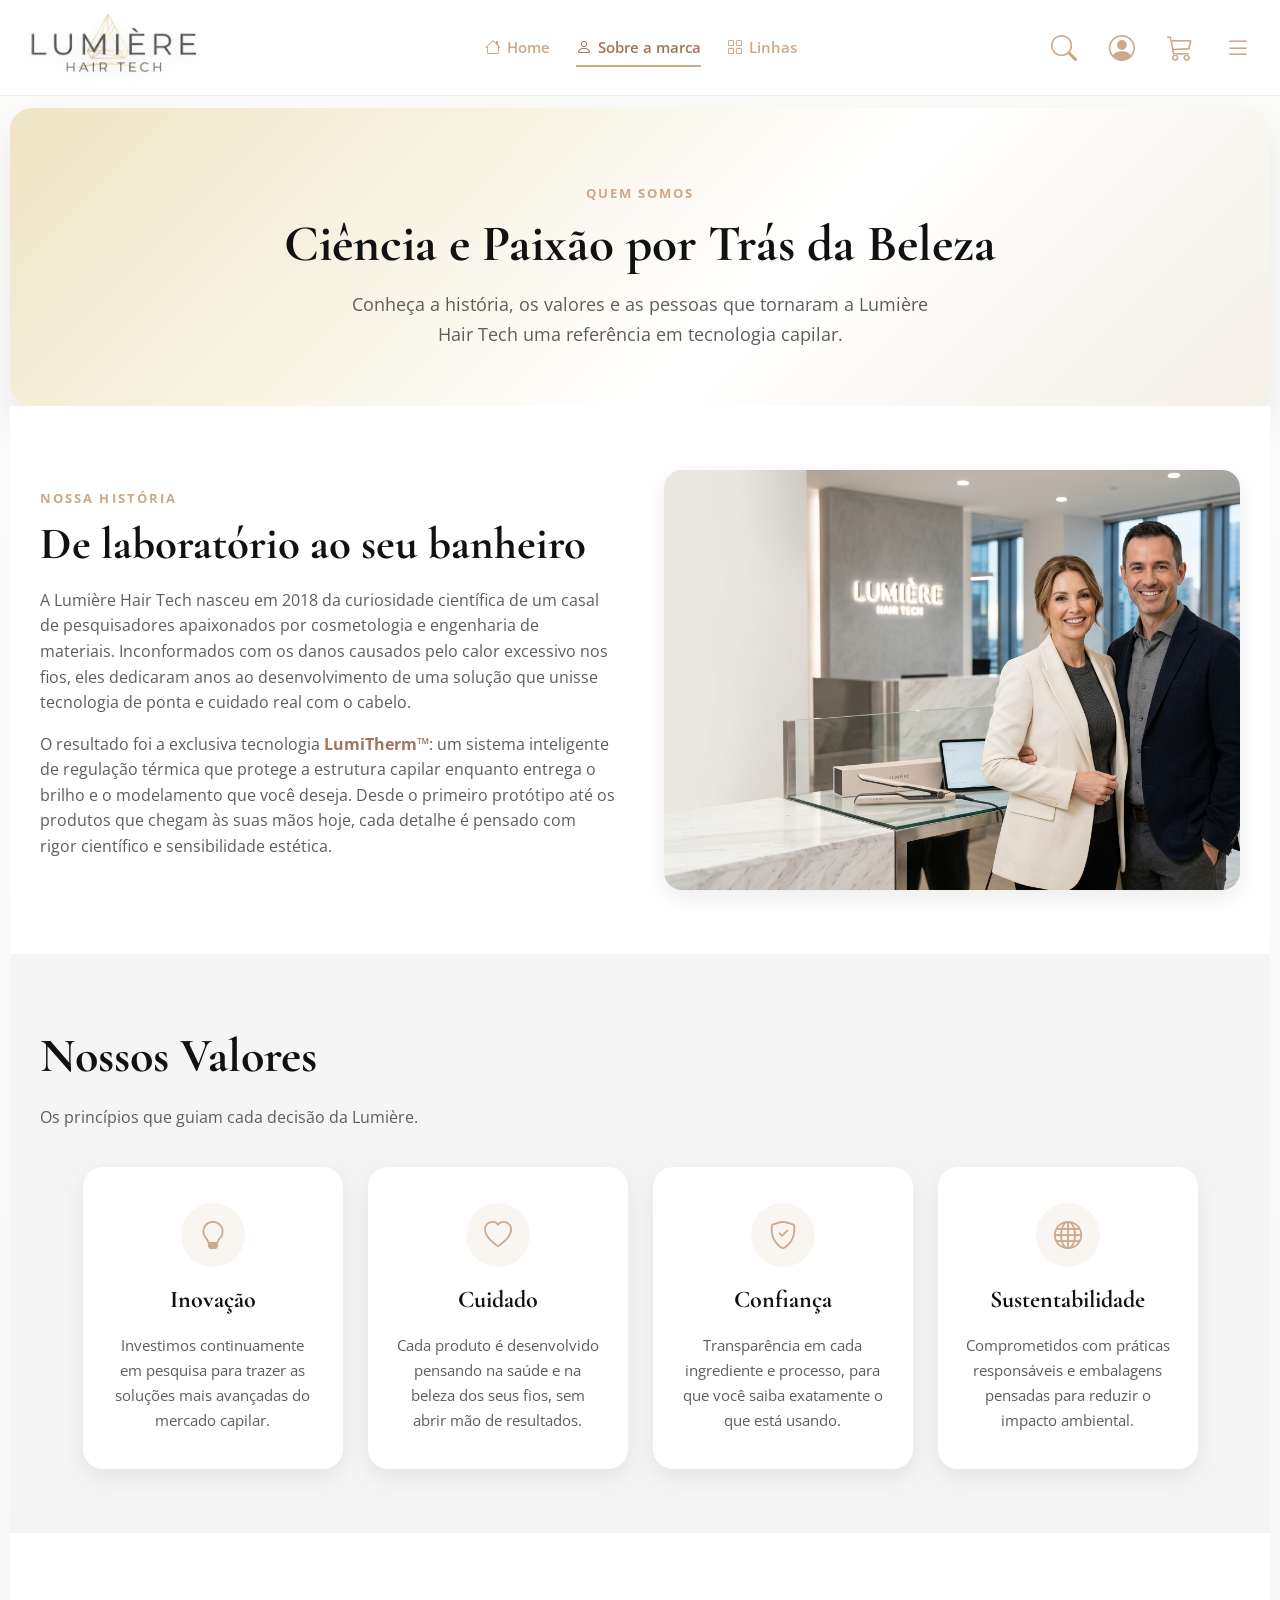
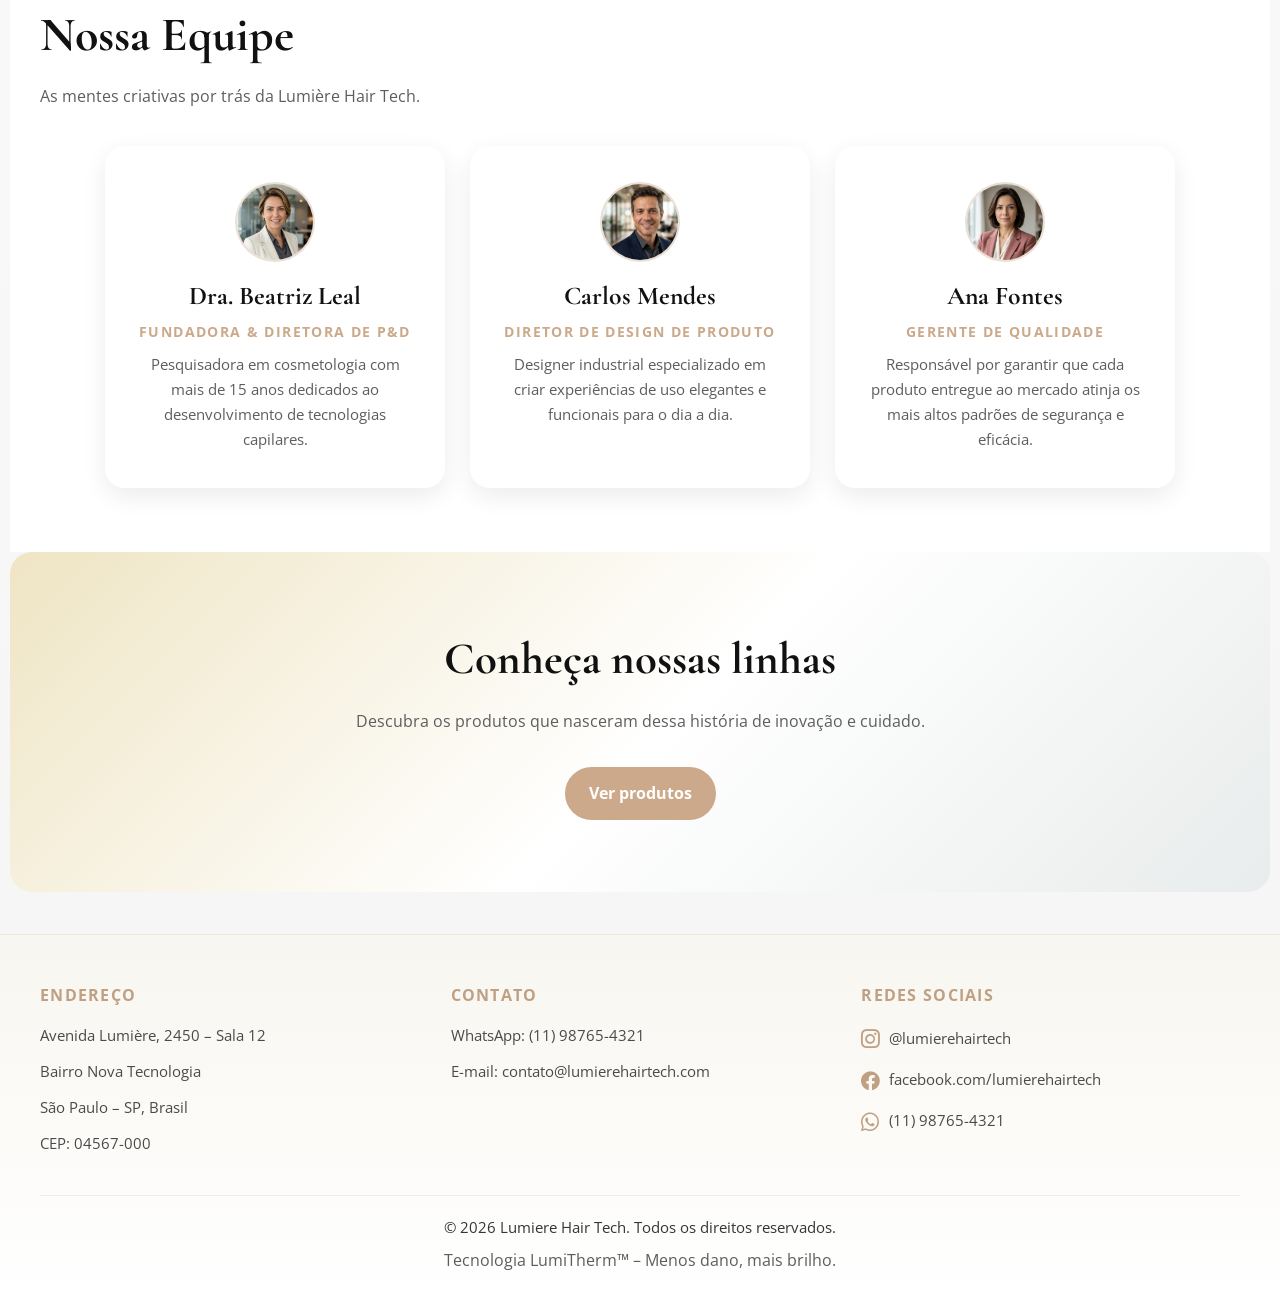
==== commit 4103e11c: "imagens na tela quem somos" ====
--- a/quem-somos.html
+++ b/quem-somos.html
@@ -130,7 +130,7 @@
                 <div class="cartoes grade-equipe">
                     <article class="cartao card-membro">
                         <div class="avatar-membro">
-                          
+                            <img src="assets/equipe-beatriz.png" alt="Retrato da Dra. Beatriz Leal">
                         </div>
                         <div class="conteudo-membro">
                             <h3>Dra. Beatriz Leal</h3>
@@ -141,7 +141,7 @@
 
                     <article class="cartao card-membro">
                         <div class="avatar-membro">
-                        
+                            <img src="assets/equipe-carlos.png" alt="Retrato de Carlos Mendes">
                         </div>
                         <div class="conteudo-membro">
                             <h3>Carlos Mendes</h3>
@@ -152,7 +152,7 @@
 
                     <article class="cartao card-membro">
                         <div class="avatar-membro">
-                        
+                            <img src="assets/equipe-ana.png" alt="Retrato de Ana Fontes">
                         </div>
                         <div class="conteudo-membro">
                             <h3>Ana Fontes</h3>
--- a/css/layout.css
+++ b/css/layout.css
@@ -1,6 +1,5 @@
 @import url("https://fonts.googleapis.com/css2?family=Cormorant+Garamond:wght@500;600;700&family=Open+Sans:wght@400;500;600;700&display=swap");
 
-/* Variaveis globais de cores, sombras e tons usados em todo o site. */
 :root {
     --dourado: #cba98a;
     --dourado-rgb: 203, 169, 138;
@@ -32,14 +31,12 @@
     --sombra-cta: 0 10px 24px rgba(var(--dourado-rgb), 0.18);
 }
 
-/* Reset basico para reduzir inconsistencias entre navegadores. */
 * {
     margin: 0;
     padding: 0;
     box-sizing: border-box;
 }
 
-/* Base visual compartilhada por todas as paginas. */
 html {
     scroll-behavior: smooth;
 }
@@ -73,7 +70,6 @@
     color: inherit;
 }
 
-/* Cabecalho fixo/sticky com logo, navegacao central e acoes rapidas. */
 .topo-site {
     position: sticky;
     top: 0;
@@ -196,17 +192,14 @@
     transform: translateY(-1px);
 }
 
-/* Container principal limita a largura do conteudo em telas grandes. */
 .conteudo {
     max-width: 1366px;
     margin: 0 auto;
     padding: 12px 10px 42px;
 }
 
-/* Hero da home: carrossel CSS baseado nos radios escondidos. */
 .hero {
     position: relative;
-    min-height: 620px;
     overflow: hidden;
     border-radius: 22px;
     box-shadow: var(--sombra);
@@ -231,8 +224,8 @@
 
 .hero-slide img {
     width: 100%;
-    height: 620px;
-    object-fit: cover;
+    height: auto;
+    display: block;
 }
 
 .slide-lumitherm {
@@ -256,7 +249,6 @@
     transform: translateX(-66.6666%);
 }
 
-/* Setas e indicadores do carrossel. */
 .setas-banner {
     display: none;
 }
@@ -321,7 +313,6 @@
     background: rgba(var(--dourado-rgb), 0.88);
 }
 
-/* Estrutura padrao de secoes e titulos. */
 .sessao {
     padding: 64px 30px;
     background-color: var(--branco);
@@ -352,7 +343,6 @@
     margin-bottom: 12px;
 }
 
-/* Secao institucional da home. */
 .conteudo-marca h1 {
     font-family: "Cormorant Garamond", serif;
     font-size: clamp(2.4rem, 4vw, 3.375rem);
@@ -378,7 +368,6 @@
     object-fit: cover;
 }
 
-/* Botoes de chamada para acao reutilizados no site. */
 .cta {
     display: inline-flex;
     align-items: center;
@@ -410,7 +399,6 @@
     background: rgba(var(--dourado-rgb), 0.08);
 }
 
-/* Cards e grades compartilhados por produtos e blocos de conteudo. */
 .destaque {
     background-color: var(--cinza-claro);
 }
@@ -439,7 +427,6 @@
     scroll-margin-top: 90px;
 }
 
-/* Cards das linhas de produto na pagina inicial. */
 .grade-produtos {
     justify-content: center;
 }
@@ -476,7 +463,6 @@
     background: var(--dourado-escuro);
 }
 
-/* Rodape com informacoes institucionais, contato e redes sociais. */
 .rodape-lumiere {
     background: linear-gradient(180deg, var(--rodape-fundo) 0%, var(--branco) 100%);
     border-top: 1px solid rgba(var(--rodape-dourado-rgb), 0.28);
@@ -552,7 +538,6 @@
     color: var(--rodape-texto);
 }
 
-/* Ajustes para tablets e telas intermediarias. */
 @media (max-width: 1024px) {
     .menu {
         flex-wrap: wrap;
@@ -588,12 +573,8 @@
         padding: 12px 14px 36px;
     }
 
-    .hero {
-        min-height: 420px;
-    }
-
     .hero-slide img {
-        height: 420px;
+        height: auto;
     }
 
     .sessao {
@@ -630,7 +611,6 @@
     }
 }
 
-/* Layout mobile com cabecalho fixo em coluna e secoes compactas. */
 @media (max-width: 768px) {
     body {
         padding-top: 138px;
@@ -715,12 +695,11 @@
     }
 
     .hero {
-        min-height: 280px;
         border-radius: 18px;
     }
 
     .hero-slide img {
-        height: 280px;
+        height: auto;
     }
 
     .indicadores-banner label {
@@ -792,7 +771,6 @@
     }
 }
 
-/* Refinos para celulares estreitos. */
 @media (max-width: 560px) {
     body {
         padding-top: 126px;
@@ -833,12 +811,8 @@
         font-size: 16px;
     }
 
-    .hero {
-        min-height: 220px;
-    }
-
     .hero-slide img {
-        height: 220px;
+        height: auto;
     }
 
     .indicadores-banner {
--- a/css/quem-somos.css
+++ b/css/quem-somos.css
@@ -141,11 +141,14 @@
     display: flex;
     align-items: center;
     justify-content: center;
-}
-
-.avatar-membro i {
-    font-size: 42px;
-    color: var(--dourado);
+    overflow: hidden;
+}
+
+.avatar-membro img {
+    width: 100%;
+    height: 100%;
+    display: block;
+    object-fit: cover;
 }
 
 .conteudo-membro h3 {
